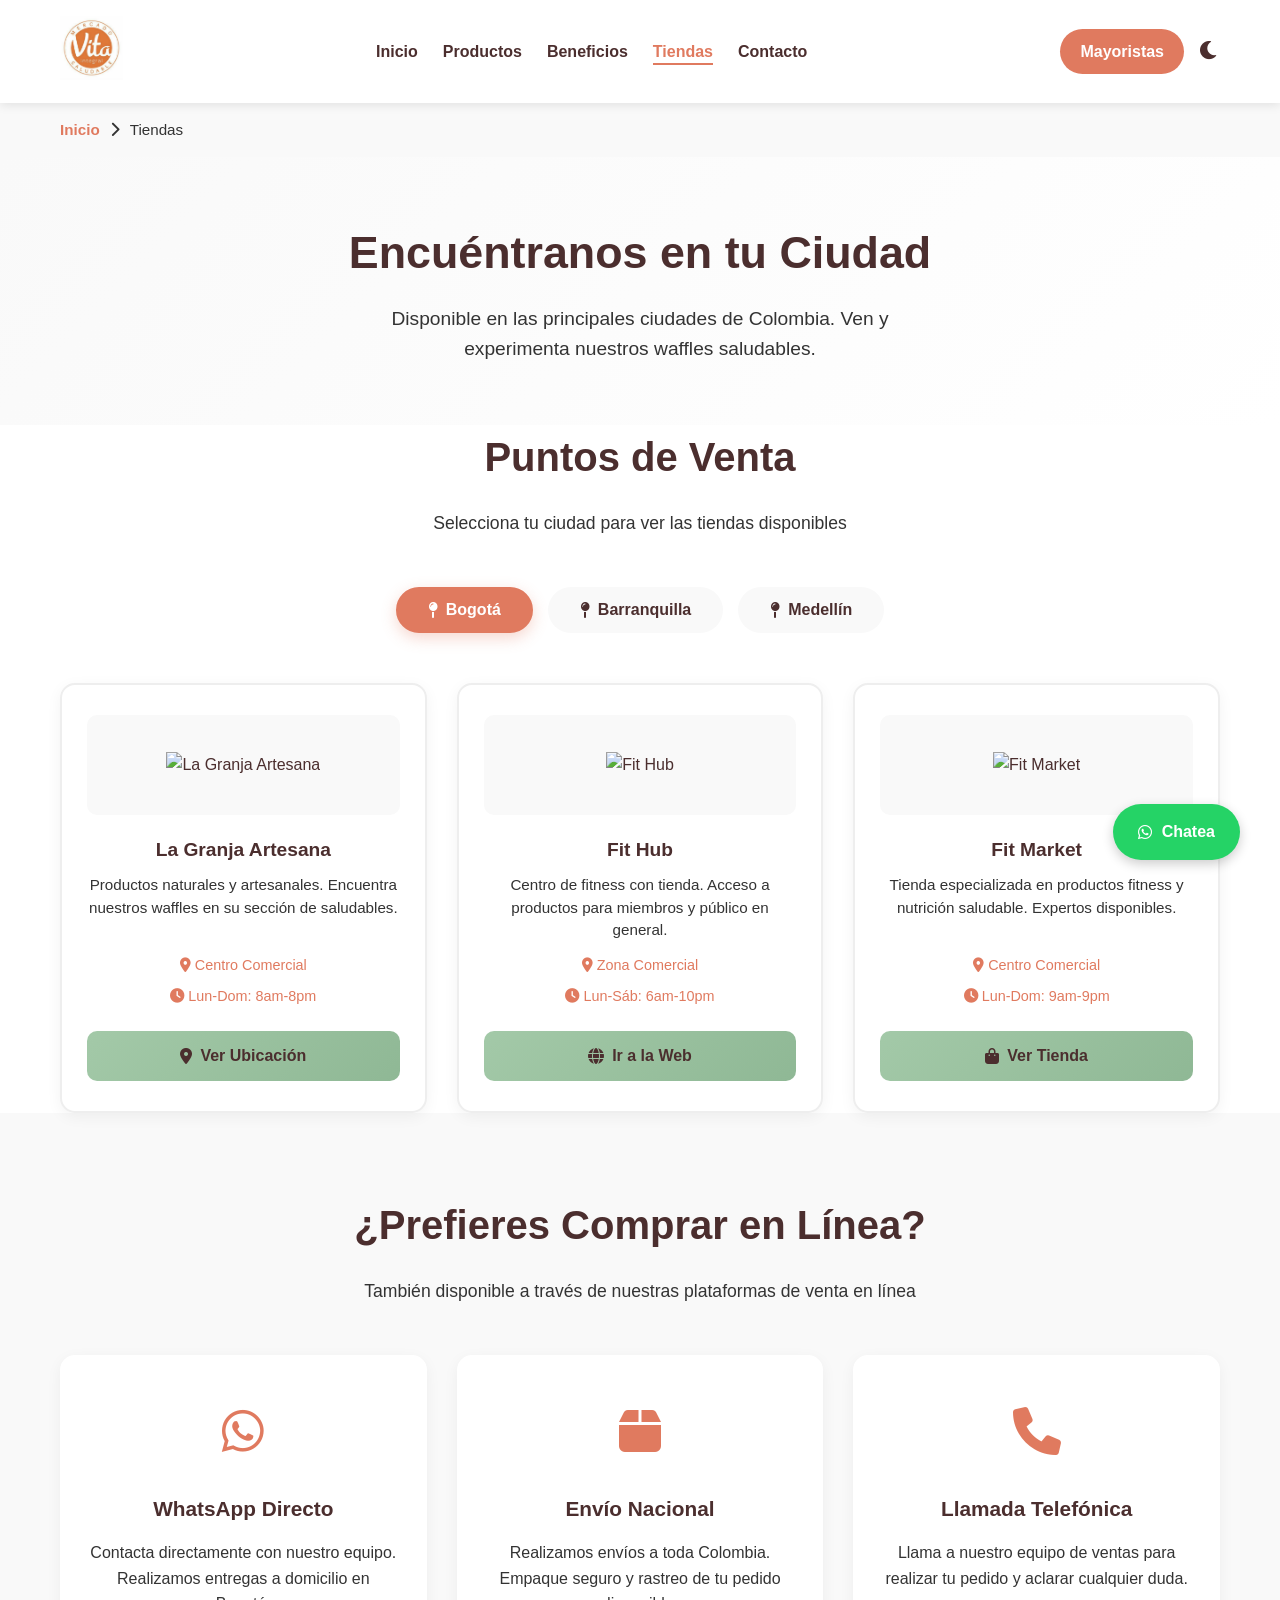
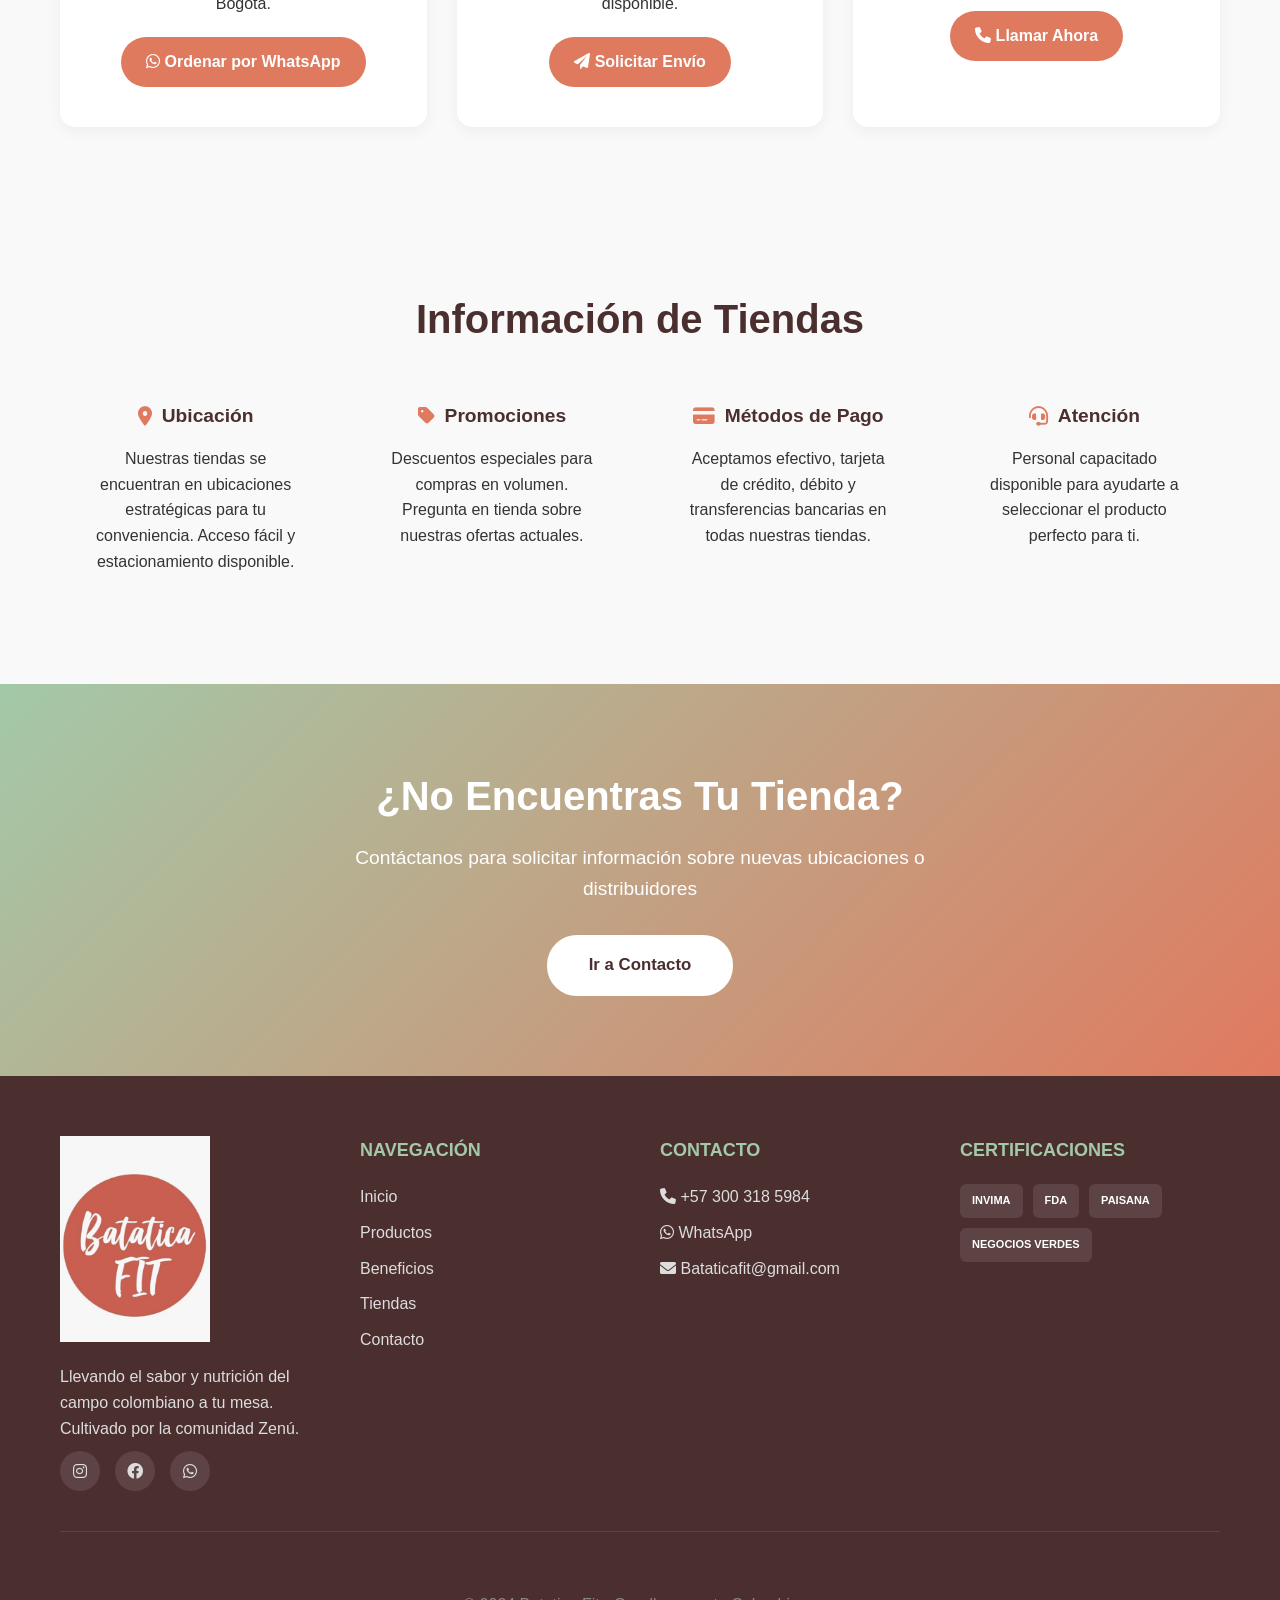
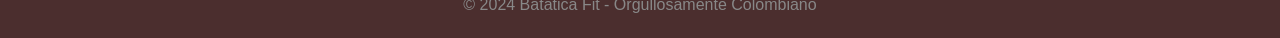
==== tiendas.html @ 8f83aa4d "Add files via upload" ====
<!DOCTYPE html>
<html lang="es">
<head>
    <meta charset="UTF-8">
    <meta name="viewport" content="width=device-width, initial-scale=1.0">
    <title>Tiendas - Batatica Fit</title>
    <link rel="stylesheet" href="styles.css">
    <link rel="stylesheet" href="https://cdnjs.cloudflare.com/ajax/libs/font-awesome/6.0.0/css/all.min.css">
      <link rel="icon" type="image/jpeg" href="FOTOS/logo.jpeg">
</head>
<body>

    <!-- HEADER -->
    <header class="main-header">
        <div class="container">
            <div class="logo"><img src="FOTOS/logo-vita.jpeg" alt="Batatica Fit Logo"></div>
            <nav class="nav-menu" id="navMenu">
                <ul>
                    <li><a href="index.html">Inicio</a></li>
                    <li><a href="productos.html">Productos</a></li>
                    <li><a href="beneficios.html">Beneficios</a></li>
                    <li><a href="tiendas.html" class="active">Tiendas</a></li>
                    <li><a href="contactos.html">Contacto</a></li>
                </ul>
            </nav>
            <button class="hamburger-menu" id="hamburgerBtn"><span></span><span></span><span></span></button>
            <div class="header-actions">
                <a href="https://wa.me/573003185984" class="btn-mayorista" target="_blank">Mayoristas</a>
                <button class="theme-toggle" id="themeToggle"><i class="fas fa-moon"></i></button>
            </div>
        </div>
    </header>

    <!-- BREADCRUMB -->
    <div class="breadcrumb">
        <div class="container">
            <a href="index.html">Inicio</a> <i class="fas fa-chevron-right"></i> <span>Tiendas</span>
        </div>
    </div>

    <!-- HERO PAGE -->
    <section class="page-hero">
        <div class="container">
            <h1>Encuéntranos en tu Ciudad</h1>
            <p>Disponible en las principales ciudades de Colombia. Ven y experimenta nuestros waffles saludables.</p>
        </div>
    </section>

    <!-- MAPA Y TIENDAS -->
    <section class="stores-section">
        <div class="container">
            <h2 class="section-title">Puntos de Venta</h2>
            <p class="section-subtitle">Selecciona tu ciudad para ver las tiendas disponibles</p>

            <!-- CITY TABS -->
            <div class="city-tabs">
                <button class="city-tab active" data-city="bogota">
                    <i class="fas fa-map-pin"></i> Bogotá
                </button>
                <button class="city-tab" data-city="barranquilla">
                    <i class="fas fa-map-pin"></i> Barranquilla
                </button>
                <button class="city-tab" data-city="medellin">
                    <i class="fas fa-map-pin"></i> Medellín
                </button>
            </div>

            <!-- BOGOTÁ -->
            <div class="city-content active" id="bogota">
                <div class="stores-grid">
                    <div class="store-card">
                        <div class="store-logo-wrapper">
                            <img src="logo-la-granja.jpeg" alt="La Granja Artesana">
                        </div>
                        <p class="store-name">La Granja Artesana</p>
                        <p class="store-desc">Productos naturales y artesanales. Encuentra nuestros waffles en su sección de saludables.</p>
                        <p class="store-location"><i class="fas fa-location-dot"></i> Centro Comercial</p>
                        <p class="store-hours"><i class="fas fa-clock"></i> Lun-Dom: 8am-8pm</p>
                        <a href="#" class="btn-store"><i class="fas fa-map-marker-alt"></i> Ver Ubicación</a>
                    </div>

                    <div class="store-card">
                        <div class="store-logo-wrapper">
                            <img src="logo-fithub.png" alt="Fit Hub">
                        </div>
                        <p class="store-name">Fit Hub</p>
                        <p class="store-desc">Centro de fitness con tienda. Acceso a productos para miembros y público en general.</p>
                        <p class="store-location"><i class="fas fa-location-dot"></i> Zona Comercial</p>
                        <p class="store-hours"><i class="fas fa-clock"></i> Lun-Sáb: 6am-10pm</p>
                        <a href="#" class="btn-store"><i class="fas fa-globe"></i> Ir a la Web</a>
                    </div>

                    <div class="store-card">
                        <div class="store-logo-wrapper">
                            <img src="logo-fitmarket.jpeg" alt="Fit Market">
                        </div>
                        <p class="store-name">Fit Market</p>
                        <p class="store-desc">Tienda especializada en productos fitness y nutrición saludable. Expertos disponibles.</p>
                        <p class="store-location"><i class="fas fa-location-dot"></i> Centro Comercial</p>
                        <p class="store-hours"><i class="fas fa-clock"></i> Lun-Dom: 9am-9pm</p>
                        <a href="#" class="btn-store"><i class="fas fa-shopping-bag"></i> Ver Tienda</a>
                    </div>
                </div>
            </div>

            <!-- BARRANQUILLA -->
            <div class="city-content" id="barranquilla">
                <div class="stores-grid">
                    <div class="store-card">
                        <div class="store-logo-wrapper">
                            <img src="logo-fithub.png" alt="Fit Hub">
                        </div>
                        <p class="store-name">Fit Hub Barranquilla</p>
                        <p class="store-desc">Centro de fitness completo con tienda de productos saludables. Ubicación estratégica.</p>
                        <p class="store-location"><i class="fas fa-location-dot"></i> Barranquilla Centro</p>
                        <p class="store-hours"><i class="fas fa-clock"></i> Lun-Sáb: 6am-10pm</p>
                        <a href="#" class="btn-store"><i class="fas fa-shopping-bag"></i> Ver Tienda</a>
                    </div>

                    <div class="store-card">
                        <div class="store-logo-wrapper">
                            <img src="logo-senda.jpeg" alt="Senda">
                        </div>
                        <p class="store-name">Senda Bienestar</p>
                        <p class="store-desc">Especializada en bienestar y nutrición. Productos naturales seleccionados con cuidado.</p>
                        <p class="store-location"><i class="fas fa-location-dot"></i> Área Metropolitana</p>
                        <p class="store-hours"><i class="fas fa-clock"></i> Lun-Dom: 8am-7pm</p>
                        <a href="#" class="btn-store"><i class="fas fa-share-alt"></i> Ver Redes</a>
                    </div>
                </div>
            </div>

            <!-- MEDELLÍN -->
            <div class="city-content" id="medellin">
                <div class="stores-grid">
                    <div class="store-card">
                        <div class="store-logo-wrapper">
                            <img src="logo-fithub.png" alt="Fit Hub">
                        </div>
                        <p class="store-name">Fit Hub Medellín</p>
                        <p class="store-desc">Centro de fitness de última generación con tienda especializada en nutrición saludable.</p>
                        <p class="store-location"><i class="fas fa-location-dot"></i> Sabaneta</p>
                        <p class="store-hours"><i class="fas fa-clock"></i> Lun-Sáb: 6am-10pm</p>
                        <a href="#" class="btn-store"><i class="fas fa-shopping-bag"></i> Ver Tienda</a>
                    </div>

                    <div class="store-card">
                        <div class="store-logo-wrapper">
                            <img src="logo-vita.jpeg" alt="Vita Integral">
                        </div>
                        <p class="store-name">Vita Integral</p>
                        <p class="store-desc">Centro integral de salud y bienestar. Nuestros productos en sección de alimentos saludables.</p>
                        <p class="store-location"><i class="fas fa-location-dot"></i> Laureles</p>
                        <p class="store-hours"><i class="fas fa-clock"></i> Lun-Dom: 8am-8pm</p>
                        <a href="#" class="btn-store"><i class="fas fa-map-marker-alt"></i> Ver Mapa</a>
                    </div>
                </div>
            </div>
        </div>
    </section>

    <!-- COMPRAR ONLINE -->
    <section class="online-shopping-section">
        <div class="container">
            <h2 class="section-title">¿Prefieres Comprar en Línea?</h2>
            <p class="section-subtitle">También disponible a través de nuestras plataformas de venta en línea</p>

            <div class="online-platforms">
                <div class="platform-card">
                    <div class="platform-icon">
                        <i class="fab fa-whatsapp"></i>
                    </div>
                    <h3>WhatsApp Directo</h3>
                    <p>Contacta directamente con nuestro equipo. Realizamos entregas a domicilio en Bogotá.</p>
                    <a href="https://wa.me/573233830880" class="btn-platform" target="_blank">
                        <i class="fab fa-whatsapp"></i> Ordenar por WhatsApp
                    </a>
                </div>

                <div class="platform-card">
                    <div class="platform-icon">
                        <i class="fas fa-box"></i>
                    </div>
                    <h3>Envío Nacional</h3>
                    <p>Realizamos envíos a toda Colombia. Empaque seguro y rastreo de tu pedido disponible.</p>
                    <a href="contactos.html" class="btn-platform">
                        <i class="fas fa-paper-plane"></i> Solicitar Envío
                    </a>
                </div>

                <div class="platform-card">
                    <div class="platform-icon">
                        <i class="fas fa-phone"></i>
                    </div>
                    <h3>Llamada Telefónica</h3>
                    <p>Llama a nuestro equipo de ventas para realizar tu pedido y aclarar cualquier duda.</p>
                    <a href="tel:+573003185984" class="btn-platform">
                        <i class="fas fa-phone"></i> Llamar Ahora
                    </a>
                </div>
            </div>
        </div>
    </section>

    <!-- INFO TIENDAS -->
    <section class="stores-info-section">
        <div class="container">
            <h2 class="section-title">Información de Tiendas</h2>
            
            <div class="info-grid">
                <div class="info-card">
                    <h3><i class="fas fa-map-marker-alt"></i> Ubicación</h3>
                    <p>Nuestras tiendas se encuentran en ubicaciones estratégicas para tu conveniencia. Acceso fácil y estacionamiento disponible.</p>
                </div>

                <div class="info-card">
                    <h3><i class="fas fa-tag"></i> Promociones</h3>
                    <p>Descuentos especiales para compras en volumen. Pregunta en tienda sobre nuestras ofertas actuales.</p>
                </div>

                <div class="info-card">
                    <h3><i class="fas fa-credit-card"></i> Métodos de Pago</h3>
                    <p>Aceptamos efectivo, tarjeta de crédito, débito y transferencias bancarias en todas nuestras tiendas.</p>
                </div>

                <div class="info-card">
                    <h3><i class="fas fa-headset"></i> Atención</h3>
                    <p>Personal capacitado disponible para ayudarte a seleccionar el producto perfecto para ti.</p>
                </div>
            </div>
        </div>
    </section>

    <!-- CTA -->
    <section class="cta-section">
        <div class="container">
            <h2>¿No Encuentras Tu Tienda?</h2>
            <p>Contáctanos para solicitar información sobre nuevas ubicaciones o distribuidores</p>
            <a href="contactos.html" class="btn-large">Ir a Contacto</a>
        </div>
    </section>

    <!-- FOOTER -->
    <footer class="main-footer">
        <div class="footer-container">
            <div class="footer-content">
                <div class="footer-col">
                    <div class="footer-logo"><img src="FOTOS/logo.jpeg" alt="Logo"></div>
                    <p>Llevando el sabor y nutrición del campo colombiano a tu mesa. Cultivado por la comunidad Zenú.</p>
                    <div class="social-links">
                        <a href="https://instagram.com/bataticafit" target="_blank"><i class="fab fa-instagram"></i></a>
                        <a href="https://facebook.com/bataticafit" target="_blank"><i class="fab fa-facebook"></i></a>
                        <a href="https://wa.me/573003185984" target="_blank"><i class="fab fa-whatsapp"></i></a>
                    </div>
                </div>
                <div class="footer-col">
                    <h4>Navegación</h4>
                    <ul>
                        <li><a href="index.html">Inicio</a></li>
                        <li><a href="productos.html">Productos</a></li>
                        <li><a href="beneficios.html">Beneficios</a></li>
                        <li><a href="tiendas.html">Tiendas</a></li>
                        <li><a href="contactos.html">Contacto</a></li>
                    </ul>
                </div>
                <div class="footer-col">
                    <h4>Contacto</h4>
                    <p><i class="fas fa-phone"></i> <a href="tel:+573003185984">+57 300 318 5984</a></p>
                    <p><i class="fab fa-whatsapp"></i> <a href="https://wa.me/573003185984" target="_blank">WhatsApp</a></p>
                    <p><i class="fas fa-envelope"></i> <a href="mailto:Bataticafit@gmail.com">Bataticafit@gmail.com</a></p>
                </div>
                <div class="footer-col">
                    <h4>Certificaciones</h4>
                    <div class="cert-logos">
                        <span class="cert-tag">INVIMA</span>
                        <span class="cert-tag">FDA</span>
                        <span class="cert-tag">PAISANA</span>
                        <span class="cert-tag">NEGOCIOS VERDES</span>
                    </div>
                </div>
            </div>
            <div class="footer-bottom">
                <p>&copy; 2024 Batatica Fit - Orgullosamente Colombiano</p>
            </div>
        </div>
    </footer>

    <a href="https://wa.me/573003185984" class="whatsapp-float" target="_blank"><i class="fab fa-whatsapp"></i><span>Chatea</span></a>

    <script src="script.js"></script>
</body>
</html>
---- styles.css ----
/* ========================================
   BATATICA FIT - ESTILOS GLOBALES
   Válido para todas las páginas
   ======================================== */

:root {
    --verde-menta: #A3C9A8;
    --salmon: #E07A5F;
    --cafe-oscuro: #4B2E2E;
    --blanco: #ffffff;
    --gris-claro: #f9f9f9;
    --gris-oscuro: #333333;
    --border-color: #eee;
    --dark-bg: #1a1a1a;
    --dark-card: #2a2a2a;
    --dark-text: #e0e0e0;
}

html[data-theme="dark"] {
    --blanco: #1a1a1a;
    --cafe-oscuro: #e0e0e0;
    --gris-claro: #2a2a2a;
    --gris-oscuro: #e0e0e0;
    --border-color: #444;
}

* {
    margin: 0;
    padding: 0;
    box-sizing: border-box;
}

html { scroll-behavior: smooth; }

body {
    font-family: 'Segoe UI', Tahoma, Geneva, Verdana, sans-serif;
    color: var(--cafe-oscuro);
    background-color: var(--blanco);
    transition: background-color 0.3s, color 0.3s;
    line-height: 1.6;
}

.container {
    max-width: 1200px;
    margin: 0 auto;
    padding: 0 20px;
}

a { color: inherit; text-decoration: none; }

/* ====== HEADER ====== */
.main-header {
    background-color: var(--blanco);
    padding: 15px 0;
    position: sticky;
    top: 0;
    z-index: 1000;
    box-shadow: 0 2px 10px rgba(0,0,0,0.1);
    transition: all 0.3s ease;
}

.main-header.scrolled {
    box-shadow: 0 4px 20px rgba(0,0,0,0.15);
    padding: 10px 0;
}

.main-header .container {
    display: flex;
    justify-content: space-between;
    align-items: center;
}

.logo img {
    height: 65px;
    width: auto;
    transition: transform 0.3s ease;
}

.logo img:hover { transform: scale(1.05); }

.nav-menu ul {
    list-style: none;
    display: flex;
    gap: 25px;
}

.nav-menu a {
    color: var(--cafe-oscuro);
    font-weight: 600;
    font-size: 16px;
    transition: color 0.3s;
    position: relative;
}

.nav-menu a:hover,
.nav-menu a.active {
    color: var(--salmon);
}

.nav-menu a::after {
    content: '';
    position: absolute;
    bottom: -5px;
    left: 0;
    width: 0;
    height: 2px;
    background: var(--salmon);
    transition: width 0.3s;
}

.nav-menu a:hover::after,
.nav-menu a.active::after {
    width: 100%;
}

.hamburger-menu {
    display: none;
    flex-direction: column;
    background: none;
    border: none;
    cursor: pointer;
    gap: 6px;
    z-index: 1001;
}

.hamburger-menu span {
    width: 25px;
    height: 3px;
    background-color: var(--cafe-oscuro);
    border-radius: 2px;
    transition: all 0.3s ease;
}

.hamburger-menu.active span:nth-child(1) {
    transform: rotate(45deg) translate(8px, 8px);
}

.hamburger-menu.active span:nth-child(2) {
    opacity: 0;
}

.hamburger-menu.active span:nth-child(3) {
    transform: rotate(-45deg) translate(7px, -7px);
}

.header-actions {
    display: flex;
    gap: 15px;
    align-items: center;
}

.btn-mayorista {
    background-color: var(--salmon);
    color: var(--blanco);
    padding: 10px 20px;
    border-radius: 25px;
    font-weight: bold;
    transition: all 0.3s;
    border: none;
    cursor: pointer;
    display: inline-block;
}

.btn-mayorista:hover {
    transform: scale(1.05);
    background-color: var(--cafe-oscuro);
    box-shadow: 0 4px 12px rgba(0,0,0,0.2);
}

.theme-toggle {
    background: none;
    border: none;
    font-size: 1.3rem;
    cursor: pointer;
    color: var(--cafe-oscuro);
    transition: transform 0.3s;
}

.theme-toggle:hover { transform: rotate(20deg) scale(1.1); }

.nav-menu {
    display: flex !important;
}

.nav-menu.active {
    display: flex !important;
}

/* ====== BREADCRUMB ====== */
.breadcrumb {
    background-color: var(--gris-claro);
    padding: 15px 0;
    font-size: 0.95rem;
    color: var(--gris-oscuro);
}

.breadcrumb .container {
    display: flex;
    align-items: center;
    gap: 10px;
}

.breadcrumb a {
    color: var(--salmon);
    font-weight: 600;
    transition: color 0.3s;
}

.breadcrumb a:hover { color: var(--cafe-oscuro); }

/* ====== PAGE HERO ====== */
.page-hero {
    background: linear-gradient(135deg, var(--gris-claro) 0%, var(--blanco) 100%);
    padding: 60px 0;
    text-align: center;
}

.page-hero h1 {
    font-size: 2.8rem;
    margin-bottom: 15px;
    color: var(--cafe-oscuro);
}

.page-hero p {
    font-size: 1.2rem;
    color: var(--gris-oscuro);
    max-width: 600px;
    margin: 0 auto;
}

/* ====== HERO SECTION (Inicio) ====== */
.hero-section {
    padding: 100px 0;
    background: linear-gradient(135deg, var(--gris-claro) 0%, var(--blanco) 100%);
}

.hero-container {
    display: grid;
    grid-template-columns: 1fr 1fr;
    gap: 50px;
    align-items: center;
}

.hero-content {
    animation: slideInLeft 0.8s ease forwards;
}

.hero-content h1 {
    font-size: 3.5rem;
    margin-bottom: 20px;
    color: var(--cafe-oscuro);
    line-height: 1.2;
}

.hero-content p {
    font-size: 1.2rem;
    color: var(--gris-oscuro);
    margin-bottom: 30px;
    line-height: 1.6;
}

.hero-buttons {
    display: flex;
    gap: 15px;
    flex-wrap: wrap;
}

.btn-primary,
.btn-cta {
    display: inline-flex;
    align-items: center;
    gap: 10px;
    padding: 15px 30px;
    border-radius: 30px;
    font-weight: bold;
    transition: all 0.3s;
    border: none;
    cursor: pointer;
    font-size: 1.05rem;
}

.btn-primary {
    background-color: var(--verde-menta);
    color: var(--cafe-oscuro);
}

.btn-primary:hover {
    background-color: var(--salmon);
    color: white;
    transform: translateY(-3px);
    box-shadow: 0 8px 20px rgba(224, 122, 95, 0.3);
}

.btn-cta {
    background-color: #25D366;
    color: white;
}

.btn-cta:hover {
    background-color: #128C7E;
    transform: translateY(-3px);
    box-shadow: 0 8px 20px rgba(37, 211, 102, 0.3);
}

.hero-image {
    text-align: center;
    animation: slideInRight 0.8s ease forwards;
}

.hero-image img {
    max-width: 100%;
    height: auto;
    border-radius: 15px;
    box-shadow: 0 15px 40px rgba(0,0,0,0.1);
}

/* ====== SECCIONES GENERALES ====== */
.highlights-section,
.benefits-section,
.product-info-section,
.online-shopping-section,
.stores-info-section,
.health-benefits-section,
.nutrition-section,
.ingredients-section,
.testimonials-section,
.location-section,
.faq-section {
    padding: 80px 0;
}

.highlights-section,
.benefits-section,
.product-info-section,
.health-benefits-section,
.nutrition-section,
.ingredients-section,
.testimonials-section,
.location-section,
.faq-section {
    background-color: var(--blanco);
}

.online-shopping-section,
.stores-info-section {
    background-color: var(--gris-claro);
}

.section-title {
    text-align: center;
    color: var(--cafe-oscuro);
    margin-bottom: 20px;
    font-size: 2.5rem;
    font-weight: 700;
}

.section-subtitle {
    text-align: center;
    color: var(--gris-oscuro);
    margin-bottom: 50px;
    font-size: 1.1rem;
}

/* ====== HIGHLIGHTS GRID ====== */
.highlights-grid {
    display: grid;
    grid-template-columns: repeat(auto-fit, minmax(250px, 1fr));
    gap: 30px;
}

.highlight-card {
    background: var(--gris-claro);
    padding: 40px 30px;
    border-radius: 15px;
    text-align: center;
    transition: all 0.3s ease;
}

.highlight-card:hover {
    transform: translateY(-10px);
    box-shadow: 0 10px 30px rgba(0,0,0,0.1);
}

.highlight-icon {
    font-size: 3rem;
    color: var(--salmon);
    margin-bottom: 20px;
}

.highlight-card h3 {
    color: var(--cafe-oscuro);
    margin-bottom: 15px;
    font-size: 1.3rem;
}

.highlight-card p {
    color: var(--gris-oscuro);
    line-height: 1.6;
}

/* ====== STATS SECTION ====== */
.stats-section {
    padding: 80px 0;
    background: linear-gradient(135deg, var(--salmon) 0%, var(--cafe-oscuro) 100%);
    color: white;
}

.stats-grid {
    display: grid;
    grid-template-columns: repeat(auto-fit, minmax(200px, 1fr));
    gap: 40px;
}

.stat-card {
    text-align: center;
}

.stat-card h3 {
    font-size: 3rem;
    margin-bottom: 10px;
}

.stat-card p {
    font-size: 1.1rem;
    opacity: 0.9;
}

/* ====== CTA SECTION ====== */
.cta-section {
    padding: 80px 0;
    background: linear-gradient(135deg, var(--verde-menta) 0%, var(--salmon) 100%);
    text-align: center;
    color: white;
}

.cta-section h2 {
    font-size: 2.5rem;
    margin-bottom: 15px;
}

.cta-section p {
    font-size: 1.2rem;
    margin-bottom: 30px;
    max-width: 600px;
    margin-left: auto;
    margin-right: auto;
}

.cta-buttons {
    display: flex;
    justify-content: center;
    gap: 15px;
    flex-wrap: wrap;
}

.btn-large {
    display: inline-block;
    background-color: white;
    color: var(--cafe-oscuro);
    padding: 15px 40px;
    border-radius: 30px;
    font-weight: bold;
    font-size: 1.05rem;
    transition: all 0.3s;
    border: 2px solid white;
}

.btn-large:hover {
    transform: translateY(-3px);
    box-shadow: 0 8px 20px rgba(0,0,0,0.2);
}

.btn-large.btn-outline {
    background-color: transparent;
    color: white;
    border-color: white;
}

.btn-large.btn-outline:hover {
    background-color: white;
    color: var(--cafe-oscuro);
}

/* ====== PRODUCTOS ====== */
.products-grid {
    display: grid;
    grid-template-columns: repeat(auto-fit, minmax(300px, 1fr));
    gap: 30px;
}

.product-card {
    background: var(--blanco);
    border-radius: 15px;
    overflow: hidden;
    box-shadow: 0 10px 20px rgba(0,0,0,0.05);
    transition: all 0.3s ease;
}

.product-card:hover {
    transform: translateY(-10px);
    box-shadow: 0 15px 40px rgba(0,0,0,0.15);
}

.product-image {
    position: relative;
    height: 250px;
    overflow: hidden;
}

.product-image img {
    width: 100%;
    height: 100%;
    object-fit: cover;
    transition: transform 0.5s ease;
}

.product-card:hover .product-image img {
    transform: scale(1.05);
}

.badge {
    position: absolute;
    top: 15px;
    left: 15px;
    background: var(--salmon);
    color: white;
    padding: 8px 15px;
    border-radius: 20px;
    font-size: 0.85rem;
    font-weight: bold;
    animation: pulse 2s infinite;
}

.badge.new {
    background: var(--verde-menta);
    color: var(--cafe-oscuro);
}

.product-info {
    padding: 25px;
    text-align: center;
}

.product-info h3 {
    font-size: 1.3rem;
    margin-bottom: 10px;
    color: var(--cafe-oscuro);
}

.description {
    color: var(--gris-oscuro);
    font-size: 0.95rem;
    margin-bottom: 15px;
    line-height: 1.5;
}

.product-benefits {
    display: flex;
    justify-content: center;
    gap: 10px;
    flex-wrap: wrap;
    margin: 15px 0;
    font-size: 0.9rem;
}

.product-benefits span {
    background: var(--gris-claro);
    padding: 5px 10px;
    border-radius: 15px;
    transition: all 0.3s;
}

.product-benefits span:hover {
    background: var(--salmon);
    color: white;
    transform: scale(1.1);
}

.pack-info {
    color: #888;
    font-size: 0.85rem;
    margin: 15px 0;
}

.product-price {
    display: flex;
    justify-content: center;
    align-items: center;
    gap: 10px;
    margin: 15px 0;
    font-size: 1.3rem;
}

.price {
    color: var(--salmon);
    font-weight: bold;
}

.original-price {
    color: #888;
    text-decoration: line-through;
    font-size: 1rem;
}

.discount {
    background: var(--salmon);
    color: white;
    padding: 5px 10px;
    border-radius: 5px;
    font-size: 0.9rem;
}

.btn-buy {
    display: inline-block;
    background-color: #25D366;
    color: white;
    padding: 12px 25px;
    border-radius: 30px;
    font-weight: bold;
    margin-top: 15px;
    transition: all 0.3s;
    border: none;
    cursor: pointer;
}

.btn-buy:hover {
    background-color: #128C7E;
    transform: scale(1.05);
}

/* ====== TIENDAS - TABS ====== */
.city-tabs {
    display: flex;
    justify-content: center;
    gap: 15px;
    margin-bottom: 50px;
    flex-wrap: wrap;
}

.city-tab {
    background-color: var(--gris-claro);
    color: var(--cafe-oscuro);
    border: 2px solid transparent;
    padding: 12px 30px;
    border-radius: 30px;
    cursor: pointer;
    font-weight: 600;
    font-size: 1rem;
    transition: all 0.3s ease;
    display: flex;
    align-items: center;
    gap: 8px;
}

.city-tab:hover {
    border-color: var(--salmon);
    color: var(--salmon);
    transform: translateY(-2px);
}

.city-tab.active {
    background-color: var(--salmon);
    color: white;
    border-color: var(--salmon);
    box-shadow: 0 5px 15px rgba(224, 122, 95, 0.3);
}

.city-content {
    display: none;
    animation: fadeIn 0.4s ease forwards;
}

.city-content.active {
    display: block;
}

.stores-grid {
    display: grid;
    grid-template-columns: repeat(auto-fit, minmax(280px, 1fr));
    gap: 30px;
    animation: slideInUp 0.5s ease forwards;
}

.store-card {
    background: var(--blanco);
    border: 2px solid var(--border-color);
    border-radius: 15px;
    padding: 30px 25px;
    text-align: center;
    box-shadow: 0 4px 15px rgba(0, 0, 0, 0.05);
    transition: all 0.3s ease;
    display: flex;
    flex-direction: column;
    align-items: center;
    justify-content: space-between;
    position: relative;
    overflow: hidden;
}

.store-card::before {
    content: '';
    position: absolute;
    top: 0;
    left: 0;
    right: 0;
    height: 4px;
    background: linear-gradient(90deg, var(--verde-menta), var(--salmon));
    transform: scaleX(0);
    transform-origin: left;
    transition: transform 0.3s ease;
}

.store-card:hover {
    transform: translateY(-10px);
    box-shadow: 0 10px 30px rgba(0, 0, 0, 0.15);
    border-color: var(--salmon);
}

.store-card:hover::before {
    transform: scaleX(1);
}

.store-logo-wrapper {
    width: 100%;
    height: 100px;
    display: flex;
    align-items: center;
    justify-content: center;
    margin-bottom: 20px;
    overflow: hidden;
    background: var(--gris-claro);
    border-radius: 10px;
    transition: all 0.3s ease;
}

.store-logo-wrapper img {
    max-width: 90%;
    max-height: 90%;
    object-fit: contain;
    transition: transform 0.3s ease;
}

.store-card:hover .store-logo-wrapper {
    background: linear-gradient(135deg, rgba(163, 201, 168, 0.1), rgba(224, 122, 95, 0.1));
}

.store-card:hover .store-logo-wrapper img {
    transform: scale(1.1);
}

.store-name {
    color: var(--cafe-oscuro);
    font-weight: 700;
    font-size: 1.2rem;
    margin-bottom: 8px;
}

.store-desc {
    color: var(--gris-oscuro);
    font-size: 0.95rem;
    margin-bottom: 12px;
    line-height: 1.5;
    flex-grow: 1;
}

.store-location,
.store-hours {
    color: var(--salmon);
    font-size: 0.9rem;
    margin-bottom: 8px;
}

.btn-store {
    display: inline-flex;
    align-items: center;
    justify-content: center;
    gap: 8px;
    width: 100%;
    background: linear-gradient(135deg, var(--verde-menta), #8fb895);
    color: var(--cafe-oscuro);
    padding: 12px 20px;
    border-radius: 10px;
    text-decoration: none;
    font-weight: 600;
    font-size: 1rem;
    transition: all 0.3s ease;
    border: none;
    cursor: pointer;
    margin-top: 15px;
}

.btn-store:hover {
    background: linear-gradient(135deg, var(--salmon), #d4684d);
    color: white;
    transform: scale(1.02);
    box-shadow: 0 5px 15px rgba(224, 122, 95, 0.3);
}

/* ====== PLATAFORMAS ONLINE ====== */
.online-platforms {
    display: grid;
    grid-template-columns: repeat(auto-fit, minmax(280px, 1fr));
    gap: 30px;
}

.platform-card {
    background: var(--blanco);
    padding: 40px 30px;
    border-radius: 15px;
    text-align: center;
    box-shadow: 0 4px 15px rgba(0,0,0,0.05);
    transition: all 0.3s ease;
}

.platform-card:hover {
    transform: translateY(-10px);
    box-shadow: 0 10px 30px rgba(0,0,0,0.1);
}

.platform-icon {
    font-size: 3rem;
    color: var(--salmon);
    margin-bottom: 20px;
}

.platform-card h3 {
    font-size: 1.3rem;
    color: var(--cafe-oscuro);
    margin-bottom: 15px;
}

.platform-card p {
    color: var(--gris-oscuro);
    margin-bottom: 20px;
}

.btn-platform {
    display: inline-block;
    background-color: var(--salmon);
    color: white;
    padding: 12px 25px;
    border-radius: 30px;
    font-weight: bold;
    transition: all 0.3s;
    border: none;
    cursor: pointer;
}

.btn-platform:hover {
    background-color: var(--cafe-oscuro);
    transform: scale(1.05);
}

/* ====== INFORMACIÓN CARDS ====== */
.info-grid {
    display: grid;
    grid-template-columns: repeat(auto-fit, minmax(250px, 1fr));
    gap: 25px;
}

.info-card {
    background: var(--gris-claro);
    padding: 30px;
    border-radius: 15px;
    text-align: center;
    transition: all 0.3s ease;
}

.info-card:hover {
    transform: translateY(-5px);
    box-shadow: 0 10px 25px rgba(0,0,0,0.1);
}

.info-card h3 {
    color: var(--cafe-oscuro);
    margin-bottom: 15px;
    font-size: 1.2rem;
    display: flex;
    align-items: center;
    justify-content: center;
    gap: 10px;
}

.info-card h3 i {
    color: var(--salmon);
}

.info-card p {
    color: var(--gris-oscuro);
    line-height: 1.6;
}

/* ====== BENEFICIOS ====== */
.benefit-story {
    background-color: #fdf2f0;
    padding: 40px;
    border-radius: 20px;
    margin-bottom: 60px;
    transition: all 0.3s;
}

html[data-theme="dark"] .main-footer {
    background-color: #111111;
    color: #e0e0e0;
}

html[data-theme="dark"] .footer-col h4 {
    color: var(--verde-menta);
}

html[data-theme="dark"] .footer-col a,
html[data-theme="dark"] .footer-col p {
    color: #bbbbbb;
}

html[data-theme="dark"] .footer-bottom {
    color: #888;
}

html[data-theme="dark"] .benefit-story {
    background-color: rgba(224, 122, 95, 0.1);
}

.benefit-story:hover {
    transform: translateY(-5px);
    box-shadow: 0 10px 30px rgba(0,0,0,0.1);
}

.benefit-story h2 {
    color: var(--cafe-oscuro);
    font-size: 2.2rem;
    margin-bottom: 15px;
}

.benefit-story p {
    color: var(--gris-oscuro);
    line-height: 1.6;
    font-size: 1.05rem;
    margin-bottom: 20px;
}

.story-badge {
    display: inline-block;
    background-color: var(--salmon);
    color: white;
    padding: 15px 30px;
    border-radius: 30px;
    font-weight: bold;
    box-shadow: 0 5px 15px rgba(224, 122, 95, 0.3);
}

.benefits-grid {
    display: grid;
    grid-template-columns: repeat(auto-fit, minmax(150px, 1fr));
    gap: 30px;
}

.benefit-item {
    text-align: center;
    transition: all 0.3s;
}

.benefit-icon-wrapper {
    width: 70px;
    height: 70px;
    border-radius: 50%;
    background-color: var(--blanco);
    border: 2px solid var(--verde-menta);
    display: flex;
    align-items: center;
    justify-content: center;
    overflow: hidden;
    margin: 0 auto 12px;
    box-shadow: 0 4px 10px rgba(0, 0, 0, 0.03);
    transition: all 0.3s;
}

.benefit-icon-wrapper img {
    width: 100%;
    height: 100%;
    object-fit: cover;
}

.benefit-item:hover .benefit-icon-wrapper {
    transform: scale(1.15) rotate(10deg);
    border-color: var(--salmon);
    box-shadow: 0 8px 20px rgba(224, 122, 95, 0.2);
}

.benefit-item h4 {
    color: var(--cafe-oscuro);
    font-size: 0.95rem;
    font-weight: 700;
    margin: 0;
    line-height: 1.3;
}

.benefit-item p {
    color: var(--gris-oscuro);
    font-size: 0.85rem;
    margin-top: 8px;
}

/* ====== TABLA NUTRICIONAL ====== */
.nutrition-table-container {
    overflow-x: auto;
    margin-bottom: 20px;
}

.nutrition-table {
    width: 100%;
    border-collapse: collapse;
    background: var(--blanco);
    box-shadow: 0 4px 15px rgba(0,0,0,0.05);
    border-radius: 10px;
    overflow: hidden;
}

.nutrition-table thead {
    background: linear-gradient(135deg, var(--verde-menta), var(--salmon));
    color: white;
}

.nutrition-table th {
    padding: 15px;
    text-align: left;
    font-weight: 600;
}

.nutrition-table td {
    padding: 12px 15px;
    border-bottom: 1px solid var(--border-color);
    color: var(--cafe-oscuro);
}

.nutrition-table tbody tr:hover {
    background-color: var(--gris-claro);
}

.nutrition-note {
    color: #888;
    font-size: 0.9rem;
    text-align: center;
    font-style: italic;
}

/* ====== HEALTH BENEFITS ====== */
.health-benefits-grid {
    display: grid;
    grid-template-columns: repeat(auto-fit, minmax(280px, 1fr));
    gap: 30px;
}

.health-card {
    background: var(--gris-claro);
    padding: 40px 30px;
    border-radius: 15px;
    text-align: center;
    transition: all 0.3s ease;
}

.health-card:hover {
    transform: translateY(-10px);
    background: var(--blanco);
    box-shadow: 0 10px 30px rgba(0,0,0,0.1);
}

.health-icon {
    font-size: 3rem;
    color: var(--salmon);
    margin-bottom: 20px;
}

.health-card h3 {
    color: var(--cafe-oscuro);
    margin-bottom: 15px;
    font-size: 1.2rem;
}

.health-card p {
    color: var(--gris-oscuro);
    line-height: 1.6;
}

/* ====== INGREDIENTES ====== */
.ingredients-content {
    display: grid;
    grid-template-columns: 1fr 1fr;
    gap: 50px;
    align-items: start;
}

.ingredients-list,
.no-ingredients {
    background: var(--gris-claro);
    padding: 40px;
    border-radius: 15px;
}

.ingredients-list h3,
.no-ingredients h3 {
    color: var(--cafe-oscuro);
    margin-bottom: 20px;
    font-size: 1.3rem;
}

.ingredients-list ul {
    list-style: none;
}

.ingredients-list li {
    color: var(--gris-oscuro);
    padding: 10px 0;
    display: flex;
    align-items: center;
    gap: 10px;
    border-bottom: 1px solid var(--border-color);
}

.ingredients-list i {
    color: var(--verde-menta);
    font-weight: bold;
}

.no-list {
    display: grid;
    grid-template-columns: 1fr;
    gap: 12px;
}

.no-list span {
    color: var(--gris-oscuro);
    padding: 10px;
    display: flex;
    align-items: center;
    gap: 10px;
    background: white;
    border-radius: 8px;
}

.no-list i {
    color: #dc3545;
}

/* ====== TESTIMONIOS ====== */
.testimonials-grid {
    display: grid;
    grid-template-columns: repeat(auto-fit, minmax(300px, 1fr));
    gap: 30px;
}

.testimonial-card {
    background: var(--gris-claro);
    padding: 30px;
    border-radius: 15px;
    border-left: 4px solid var(--salmon);
    transition: all 0.3s ease;
}

.testimonial-card:hover {
    transform: translateY(-5px);
    box-shadow: 0 10px 25px rgba(0,0,0,0.1);
}

.stars {
    color: #ffc107;
    font-size: 1.2rem;
    margin-bottom: 15px;
}

.testimonial-card p {
    color: var(--gris-oscuro);
    line-height: 1.6;
    margin-bottom: 15px;
    font-style: italic;
}

.testimonial-card .author {
    color: var(--salmon);
    font-weight: 600;
    font-style: normal;
}

/* ====== CONTACTO ====== */
.contact-section {
    padding: 80px 0;
}

.contact-container {
    display: grid;
    grid-template-columns: 2fr 1fr;
    gap: 50px;
}

.contact-form-wrapper {
    background: var(--gris-claro);
    padding: 40px;
    border-radius: 15px;
}

.contact-form-wrapper h2 {
    color: var(--cafe-oscuro);
    margin-bottom: 10px;
    font-size: 1.8rem;
}

.form-subtitle {
    color: var(--gris-oscuro);
    margin-bottom: 30px;
}

.modern-form {
    display: flex;
    flex-direction: column;
    gap: 20px;
}

.form-group {
    display: flex;
    flex-direction: column;
}

.form-group label {
    margin-bottom: 8px;
    font-weight: 600;
    color: var(--cafe-oscuro);
}

.form-group input,
.form-group textarea,
.form-group select {
    padding: 12px;
    border: 2px solid var(--border-color);
    border-radius: 8px;
    font-family: inherit;
    font-size: 1rem;
    color: var(--cafe-oscuro);
    background-color: var(--blanco);
    transition: all 0.3s;
}

.form-group input:focus,
.form-group textarea:focus,
.form-group select:focus {
    outline: none;
    border-color: var(--salmon);
    box-shadow: 0 0 0 3px rgba(224, 122, 95, 0.1);
}

.form-group textarea {
    resize: vertical;
    min-height: 120px;
}

.textarea-footer {
    display: flex;
    justify-content: flex-end;
    margin-top: 5px;
}

.char-count {
    font-size: 0.85rem;
    color: #888;
}

.checkbox-group {
    flex-direction: row;
    align-items: center;
    gap: 10px;
}

.checkbox-group input {
    width: auto;
}

.checkbox-group label {
    margin: 0;
}

.checkbox-group a {
    color: var(--salmon);
    text-decoration: underline;
}

.error-message {
    color: #dc3545;
    font-size: 0.85rem;
    margin-top: 5px;
    display: none;
    animation: shake 0.3s;
}

.error-message.show {
    display: block;
}

.btn-submit {
    background-color: var(--cafe-oscuro);
    color: white;
    border: none;
    padding: 15px;
    border-radius: 8px;
    cursor: pointer;
    font-size: 1.05rem;
    font-weight: 600;
    transition: all 0.3s;
    margin-top: 10px;
    display: flex;
    align-items: center;
    justify-content: center;
    gap: 10px;
}

.btn-submit:hover {
    background-color: var(--salmon);
    transform: translateY(-2px);
    box-shadow: 0 5px 15px rgba(0,0,0,0.2);
}

.btn-submit:disabled {
    opacity: 0.6;
    cursor: not-allowed;
}

.status-message {
    padding: 15px;
    border-radius: 8px;
    display: none;
    text-align: center;
    font-weight: 500;
}

.status-message.show {
    display: block;
    animation: slideDown 0.3s ease;
}

.status-message.success {
    background-color: #d4edda;
    color: #155724;
    border: 1px solid #c3e6cb;
}

/* CONTACT INFO */
.contact-info-wrapper {
    background: var(--gris-claro);
    padding: 40px;
    border-radius: 15px;
    height: fit-content;
}

.contact-info-wrapper h2 {
    color: var(--cafe-oscuro);
    margin-bottom: 10px;
    font-size: 1.8rem;
}

.contact-info-wrapper > p {
    color: var(--gris-oscuro);
    margin-bottom: 30px;
}

.contact-methods {
    display: flex;
    flex-direction: column;
    gap: 20px;
}

.contact-method {
    background: var(--blanco);
    padding: 20px;
    border-radius: 10px;
    border-left: 4px solid var(--salmon);
    display: flex;
    gap: 15px;
    transition: all 0.3s;
}

.contact-method:hover {
    transform: translateX(5px);
    box-shadow: 0 5px 15px rgba(0,0,0,0.1);
}

.method-icon {
    font-size: 1.5rem;
    color: var(--salmon);
    min-width: 30px;
}

.method-content h4 {
    color: var(--cafe-oscuro);
    margin-bottom: 5px;
}

.method-content p {
    color: var(--gris-oscuro);
    font-size: 0.9rem;
    margin-bottom: 3px;
}

.method-content a {
    color: var(--salmon);
    font-weight: 600;
}

.method-content a:hover {
    text-decoration: underline;
}

.hours {
    color: #888 !important;
    font-size: 0.8rem !important;
}

/* ====== MAPA ====== */
.location-section .container {
    max-width: 900px;
}

.map-container {
    width: 100%;
    border-radius: 15px;
    overflow: hidden;
    box-shadow: 0 10px 30px rgba(0,0,0,0.1);
}

/* ====== FAQ ====== */
.faq-grid {
    display: grid;
    grid-template-columns: repeat(auto-fit, minmax(300px, 1fr));
    gap: 25px;
}

.faq-item {
    background: var(--gris-claro);
    padding: 25px;
    border-radius: 10px;
    border-left: 4px solid var(--salmon);
    transition: all 0.3s;
}

.faq-item:hover {
    transform: translateY(-3px);
    box-shadow: 0 8px 20px rgba(0,0,0,0.1);
}

.faq-item h4 {
    color: var(--cafe-oscuro);
    margin-bottom: 12px;
    font-size: 1rem;
}

.faq-item h4 i {
    color: var(--salmon);
    margin-right: 10px;
}

.faq-item p {
    color: var(--gris-oscuro);
    font-size: 0.95rem;
    line-height: 1.6;
}

/* ====== FOOTER ====== */
.main-footer {
    background-color: var(--cafe-oscuro);
    color: white;
    padding: 60px 0 20px;
}

.footer-container {
    max-width: 1200px;
    margin: 0 auto;
    padding: 0 20px;
}

.footer-content {
    display: grid;
    grid-template-columns: repeat(auto-fit, minmax(200px, 1fr));
    gap: 40px;
    margin-bottom: 40px;
    padding-bottom: 40px;
    border-bottom: 1px solid rgba(255,255,255,0.1);
}

.footer-col h4 {
    color: var(--verde-menta);
    margin-bottom: 20px;
    font-size: 18px;
    text-transform: uppercase;
}

.footer-col ul {
    list-style: none;
}

.footer-col ul li {
    margin-bottom: 10px;
}

.footer-col a {
    color: #ddd;
    transition: color 0.3s;
}

.footer-col a:hover {
    color: var(--salmon);
}

.footer-col p {
    color: #ddd;
    line-height: 1.6;
    margin-bottom: 10px;
}

.footer-logo {
    max-width: 150px;
    margin-bottom: 15px;
}

.footer-logo img {
    width: 100%;
    height: 100%;
}



.cert-logos {
    display: flex;
    flex-wrap: wrap;
    gap: 10px;
}

.cert-tag {
    background: rgba(255,255,255,0.1);
    padding: 8px 12px;
    border-radius: 6px;
    font-size: 11px;
    font-weight: bold;
    transition: all 0.3s;
}

.cert-tag:hover {
    background: var(--salmon);
}

.social-links {
    display: flex;
    gap: 15px;
    flex-wrap: wrap;
}

.social-links a {
    display: inline-flex;
    align-items: center;
    justify-content: center;
    width: 40px;
    height: 40px;
    background: rgba(255,255,255,0.1);
    border-radius: 50%;
    transition: all 0.3s;
}

.social-links a:hover {
    background: var(--salmon);
    transform: translateY(-3px);
}

.footer-bottom {
    text-align: center;
    padding-top: 20px;
    color: #888;
}

.footer-bottom a {
    color: white;
    transition: color 0.3s;
}

.footer-bottom a:hover {
    color: var(--salmon);
}

/* ====== WHATSAPP FLOTANTE ====== */
.whatsapp-float {
    position: fixed;
    bottom: 40px;
    right: 40px;
    background-color: #25d366;
    color: #FFF;
    border-radius: 50px;
    padding: 15px 25px;
    display: flex;
    align-items: center;
    gap: 10px;
    font-weight: bold;
    z-index: 999;
    box-shadow: 0 4px 12px rgba(0,0,0,0.2);
    animation: pulse-green 2s infinite;
    transition: all 0.3s;
}

.whatsapp-float:hover {
    background-color: #128c7e;
    transform: scale(1.1);
}

@keyframes pulse-green {
    0%, 100% { transform: scale(0.95); box-shadow: 0 0 0 0 rgba(37, 211, 102, 0.7); }
    70% { transform: scale(1); box-shadow: 0 0 0 15px rgba(37, 211, 102, 0); }
}

/* ====== ANIMACIONES ====== */
@keyframes slideInLeft {
    from {
        opacity: 0;
        transform: translateX(-50px);
    }
    to {
        opacity: 1;
        transform: translateX(0);
    }
}

@keyframes slideInRight {
    from {
        opacity: 0;
        transform: translateX(50px);
    }
    to {
        opacity: 1;
        transform: translateX(0);
    }
}

@keyframes slideInUp {
    from {
        opacity: 0;
        transform: translateY(30px);
    }
    to {
        opacity: 1;
        transform: translateY(0);
    }
}

@keyframes slideDown {
    from {
        opacity: 0;
        transform: translateY(-20px);
    }
    to {
        opacity: 1;
        transform: translateY(0);
    }
}

@keyframes fadeIn {
    from {
        opacity: 0;
    }
    to {
        opacity: 1;
    }
}

@keyframes shake {
    0%, 100% { transform: translateX(0); }
    25% { transform: translateX(-5px); }
    75% { transform: translateX(5px); }
}

@keyframes pulse {
    0%, 100% { transform: scale(1); }
    50% { transform: scale(1.05); }
}

/* ====== RESPONSIVE ====== */
@media (max-width: 768px) {
    .hamburger-menu {
        display: flex;
    }

    .nav-menu {
        display: none !important;
        position: absolute;
        top: 100%;
        left: 0;
        right: 0;
        flex-direction: column;
        background: var(--blanco);
        border-bottom: 2px solid var(--border-color);
        box-shadow: 0 10px 20px rgba(0,0,0,0.1);
        padding: 20px;
        z-index: 999;
    }

    .nav-menu.active {
        display: flex !important;
    }

    .nav-menu ul {
        flex-direction: column;
        gap: 0;
    }

    .nav-menu li {
        border-bottom: 1px solid var(--border-color);
    }

    .nav-menu li:last-child {
        border-bottom: none;
    }

    .nav-menu a {
        display: block;
        padding: 12px 0;
    }

    .hero-container {
        grid-template-columns: 1fr;
        gap: 30px;
    }

    .hero-content h1 {
        font-size: 2.2rem;
    }

    .hero-buttons {
        flex-direction: column;
    }

    .btn-primary,
    .btn-cta {
        width: 100%;
        justify-content: center;
    }

    .contact-container {
        grid-template-columns: 1fr;
        gap: 30px;
    }

    .ingredients-content {
        grid-template-columns: 1fr;
        gap: 30px;
    }

    .page-hero h1 {
        font-size: 2rem;
    }

    .section-title {
        font-size: 2rem;
    }

    .footer-content {
        gap: 20px;
    }

    .whatsapp-float {
        bottom: 20px;
        right: 20px;
        padding: 10px 15px;
        font-size: 0.9rem;
    }

    .btn-mayorista {
        padding: 8px 15px;
        font-size: 0.9rem;
    }
}

@media (max-width: 480px) {
    .container {
        padding: 0 15px;
    }

    .hero-content h1 {
        font-size: 1.8rem;
    }

    .page-hero h1 {
        font-size: 1.6rem;
    }

    .page-hero p {
        font-size: 1rem;
    }

    .section-title {
        font-size: 1.6rem;
    }

    .stat-card h3 {
        font-size: 2rem;
    }

    .stores-grid,
    .products-grid,
    .highlights-grid {
        grid-template-columns: 1fr;
    }

    .stats-grid {
        grid-template-columns: repeat(2, 1fr);
        gap: 20px;
    }

    .benefit-story {
        padding: 20px;
    }

    .contact-form-wrapper,
    .contact-info-wrapper {
        padding: 20px;
    }

    .whatsapp-float {
        width: 50px;
        height: 50px;
        padding: 0;
        justify-content: center;
    }

    .whatsapp-float span {
        display: none;
    }
}
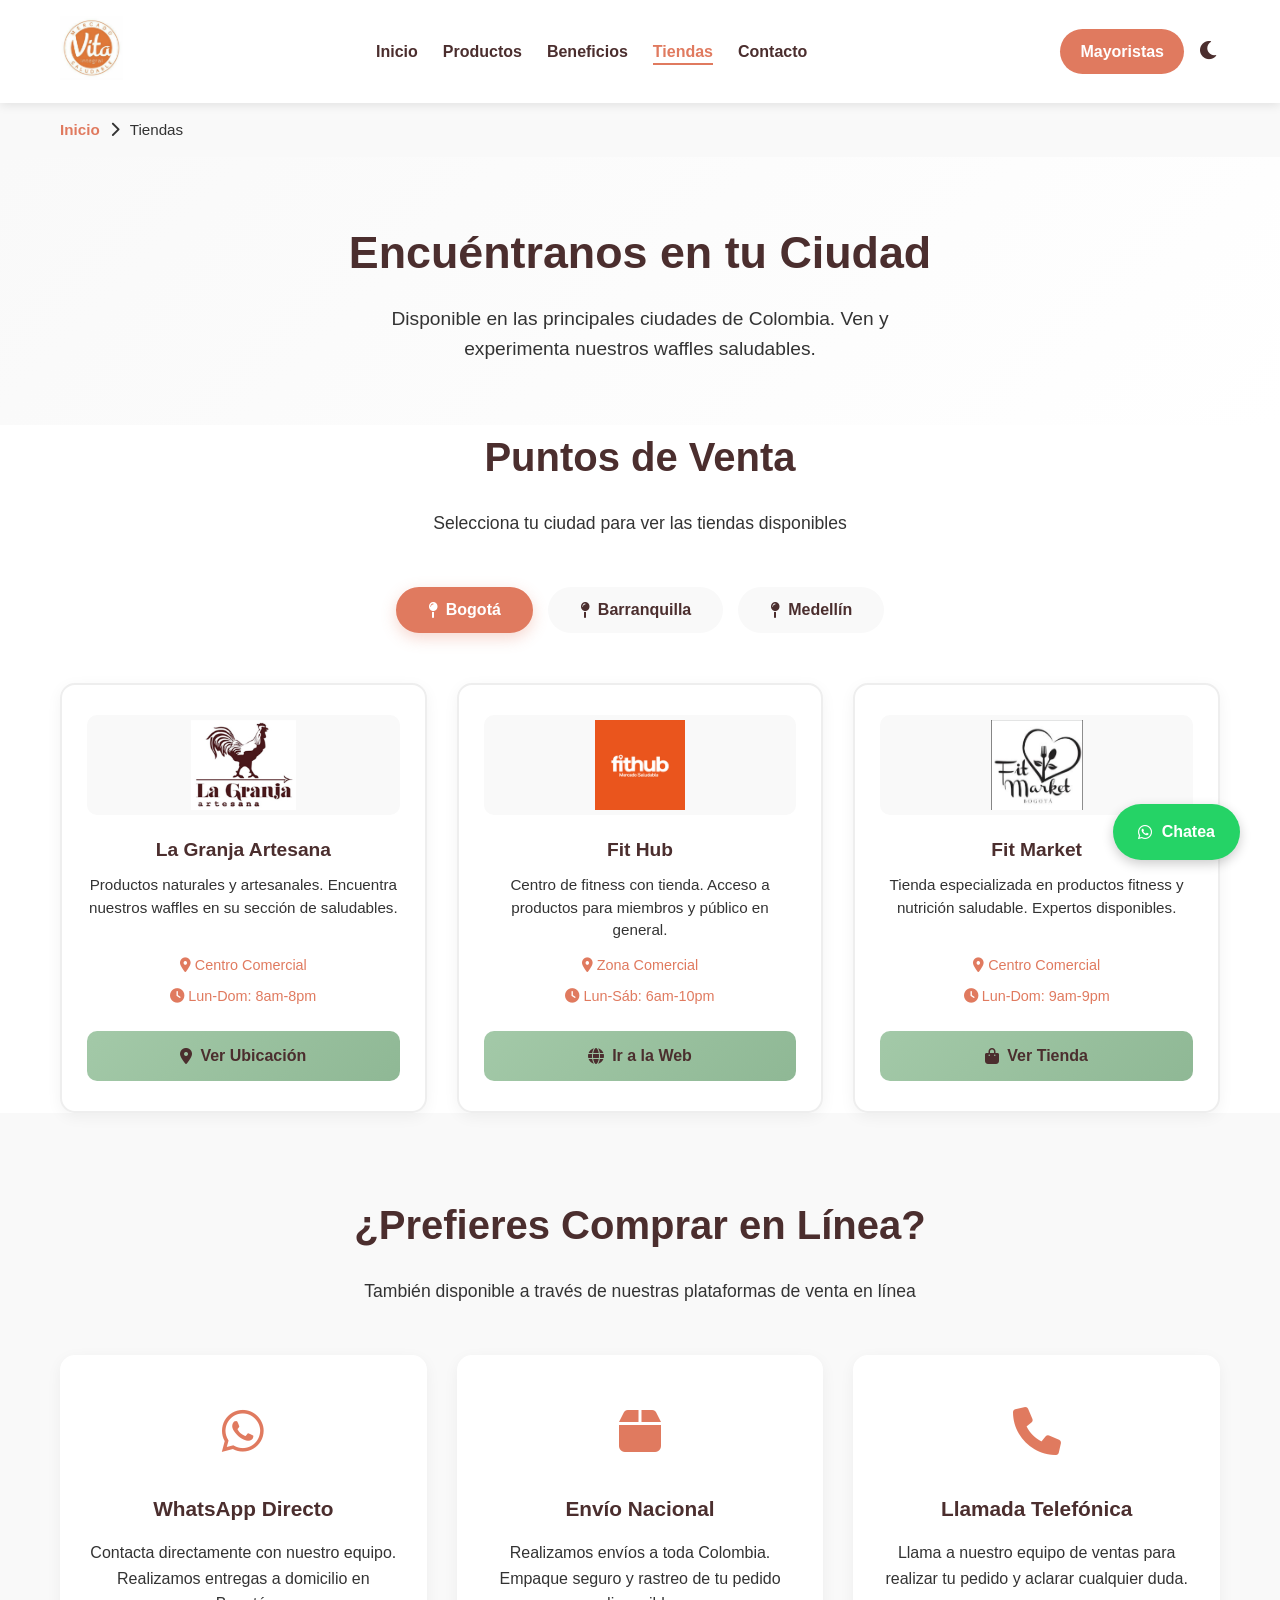
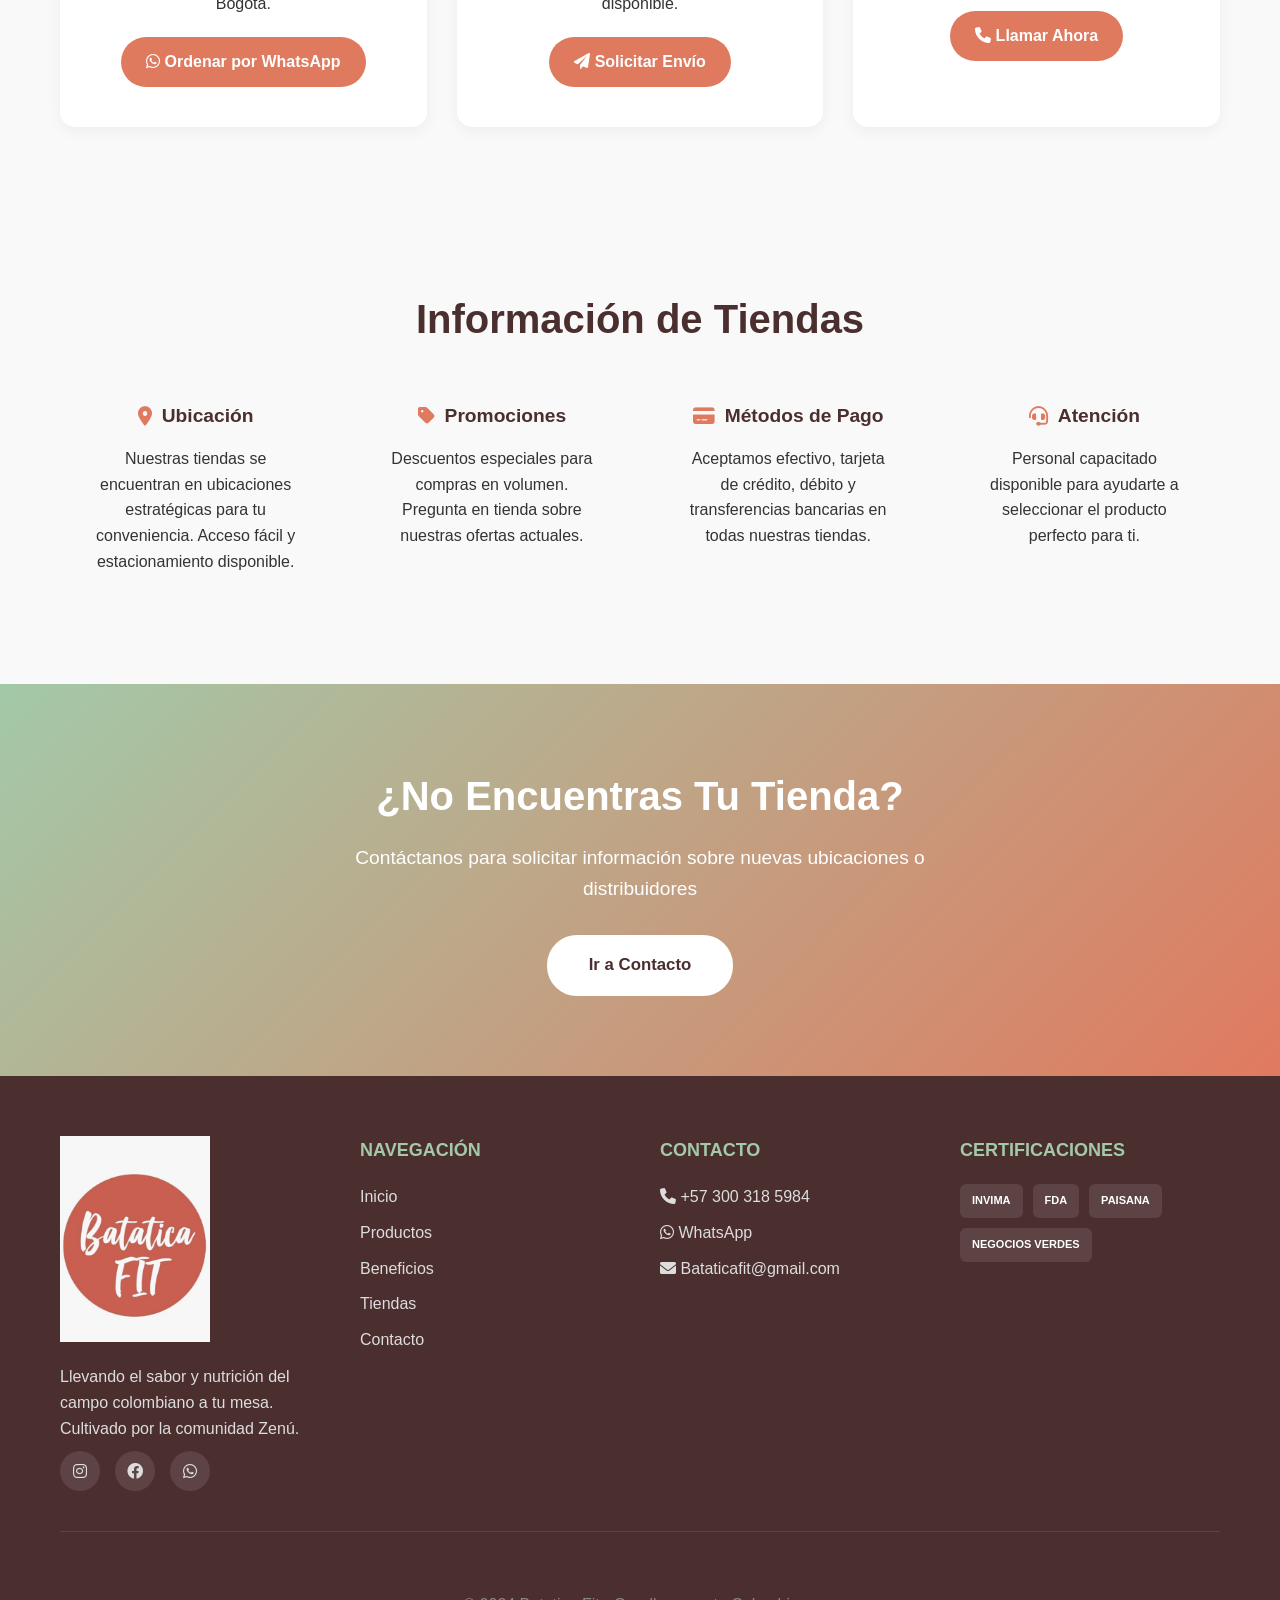
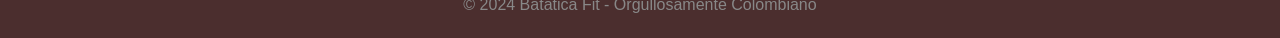
==== commit 8b0f69d3: "Fix HTML encoding issues in tiendas.html" ====
--- a/tiendas.html
+++ b/tiendas.html
@@ -70,7 +70,7 @@
                 <div class="stores-grid">
                     <div class="store-card">
                         <div class="store-logo-wrapper">
-                            <img src="logo-la-granja.jpeg" alt="La Granja Artesana">
+                            <img src="FOTOS/granjaartesana.png" alt="La Granja Artesana">
                         </div>
                         <p class="store-name">La Granja Artesana</p>
                         <p class="store-desc">Productos naturales y artesanales. Encuentra nuestros waffles en su sección de saludables.</p>
@@ -81,7 +81,7 @@
 
                     <div class="store-card">
                         <div class="store-logo-wrapper">
-                            <img src="logo-fithub.png" alt="Fit Hub">
+                            <img src="FOTOS/fithub.png" alt="Fit Hub">
                         </div>
                         <p class="store-name">Fit Hub</p>
                         <p class="store-desc">Centro de fitness con tienda. Acceso a productos para miembros y público en general.</p>
@@ -92,7 +92,7 @@
 
                     <div class="store-card">
                         <div class="store-logo-wrapper">
-                            <img src="logo-fitmarket.jpeg" alt="Fit Market">
+                            <img src="FOTOS/fitmarket.png" alt="Fit Market">
                         </div>
                         <p class="store-name">Fit Market</p>
                         <p class="store-desc">Tienda especializada en productos fitness y nutrición saludable. Expertos disponibles.</p>
@@ -108,7 +108,7 @@
                 <div class="stores-grid">
                     <div class="store-card">
                         <div class="store-logo-wrapper">
-                            <img src="logo-fithub.png" alt="Fit Hub">
+                            <img src="FOTOS/fithub.png" alt="Fit Hub">
                         </div>
                         <p class="store-name">Fit Hub Barranquilla</p>
                         <p class="store-desc">Centro de fitness completo con tienda de productos saludables. Ubicación estratégica.</p>
@@ -119,7 +119,7 @@
 
                     <div class="store-card">
                         <div class="store-logo-wrapper">
-                            <img src="logo-senda.jpeg" alt="Senda">
+                            <img src="FOTOS/senda.png" alt="Senda">
                         </div>
                         <p class="store-name">Senda Bienestar</p>
                         <p class="store-desc">Especializada en bienestar y nutrición. Productos naturales seleccionados con cuidado.</p>
@@ -135,7 +135,7 @@
                 <div class="stores-grid">
                     <div class="store-card">
                         <div class="store-logo-wrapper">
-                            <img src="logo-fithub.png" alt="Fit Hub">
+                            <img src="FOTOS/fithub.png" alt="Fit Hub">
                         </div>
                         <p class="store-name">Fit Hub Medellín</p>
                         <p class="store-desc">Centro de fitness de última generación con tienda especializada en nutrición saludable.</p>
@@ -146,7 +146,7 @@
 
                     <div class="store-card">
                         <div class="store-logo-wrapper">
-                            <img src="logo-vita.jpeg" alt="Vita Integral">
+                            <img src="FOTOS/vitaintegral.png" alt="Vita Integral">
                         </div>
                         <p class="store-name">Vita Integral</p>
                         <p class="store-desc">Centro integral de salud y bienestar. Nuestros productos en sección de alimentos saludables.</p>
@@ -289,4 +289,4 @@
 
     <script src="script.js"></script>
 </body>
-</html>+</html>
